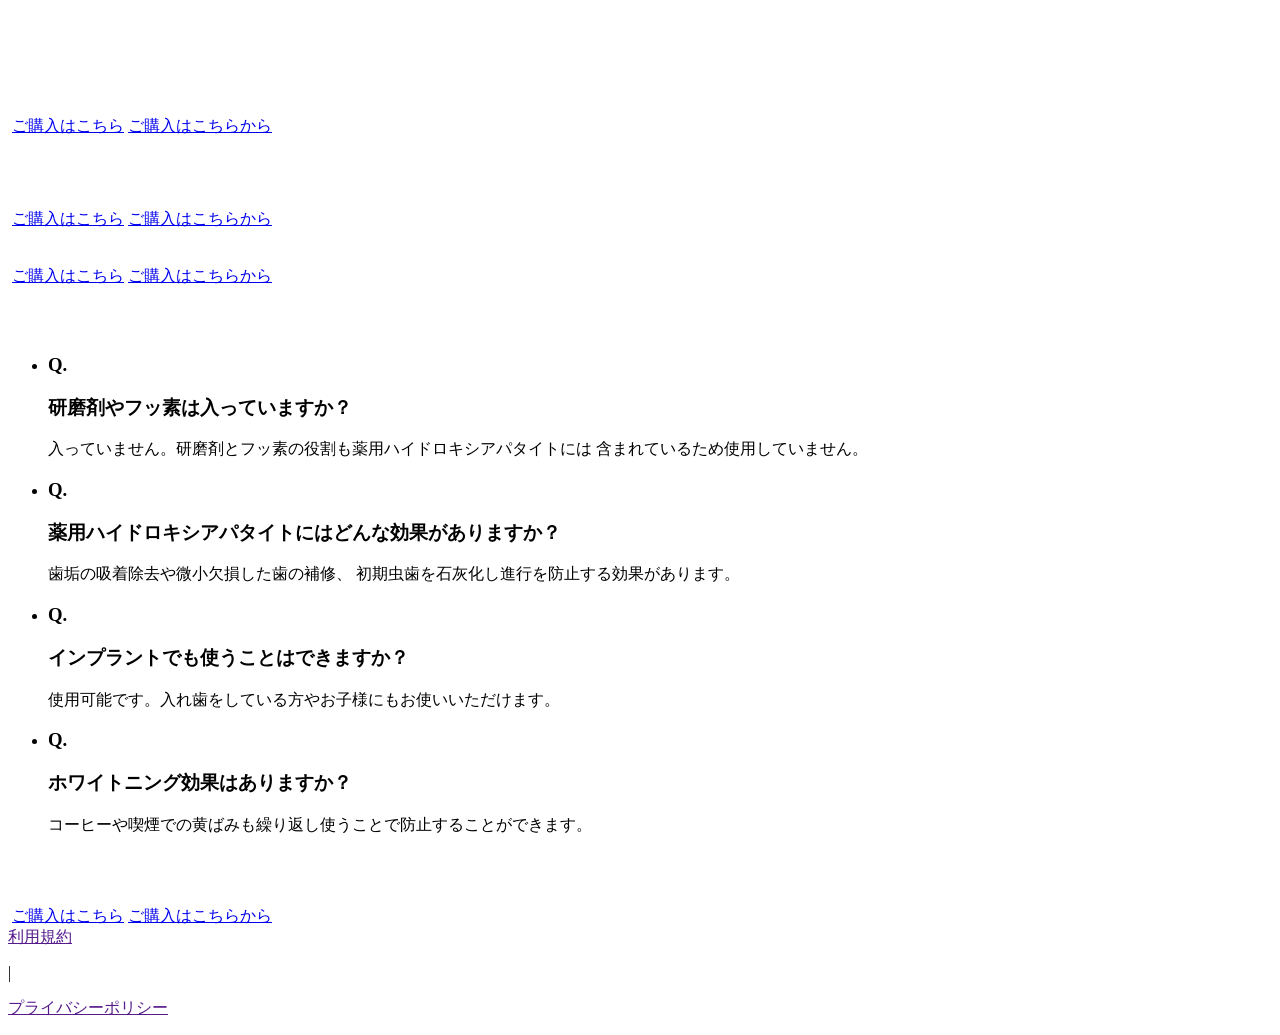
==== index.html @ 7689ae75 "Create index.html" ====
<!DOCTYPE html>
<html lang="ja">
    <head>
        <meta charset="utf-8">
        <title>LATERRE</title>
        <meta name="description" content="">
        <meta name="viewport" content="width=device-width, initial-scale=1">
        <link rel="shortcut icon" href="">
        <link rel="stylesheet" href="https://unpkg.com/modern-css-reset/dist/reset.min.css"/>
        <link rel="preconnect" href="https://fonts.googleapis.com">
        <link rel="preconnect" href="https://fonts.gstatic.com" crossorigin>
        <link href="https://fonts.googleapis.com/css2?family=Noto+Serif+JP:wght@400;500;600;700&display=swap" rel="stylesheet">
        <link rel="stylesheet" href="style.css">
    </head>

    <body>
        <header id="header">
            <img class="pc" src="Group 545.png" alt="">
            <img class="sp" src="Group 548.png" alt="">
        </header>

        <main>
            <div class="mainvisual">
                <div class="pc">
                    <img src="Group 29.png" alt="">
                </div>
                
                <div class="sp">
                    <img class="bg" src="Group 30.png" alt="">
                    <img class="absolute" src="歯磨き粉を変えるだけで、 歯の“美白と健康”は叶う.png" alt="">
                    <img class="absolute-2" src="ラテール 被写体②.png" alt="">
                </div>
            </div>

            <div id="concept">
                <div class="pc">
                    <img class="absolute" src="Group 67.png" alt="">
                    <img class="absolute-2" src="Group 69.png" alt="">
                </div>

                <div class="sp">
                    <img class="back" src="Group 56.png" alt="">
                    <img class="absolute" src="Group 58.png" alt="">
                </div>
            </div>

            <div class="goods">
                <div class="pc">
                    <img class="image" src="歯磨き粉 1.png" alt="">
                    <img class="laterre" src="薬用歯磨き LATERRE【ラテール】.png" alt="">
                    <img class="kome" src="※医薬部外品.png" alt="">
                    <img class="price" src="税込 2,200円.png" alt="">
                </div>

                <img class="sp" src="Group 49.png" alt="">

                <a class="pc btn" href="#">ご購入はこちら</a>
                <a class="sp btn btn-2" href="#">ご購入はこちらから</a>
            </div>

            <div class="explain">
                <img class="pc" src="Group 70.png" alt="">

                <div class="sp">
                    <img class="back" src="Group 509.png" alt="">
                    <img class="top same" src="- 3つの作用で歯を白くし、虫歯を予防する -.png" alt="">
                    <img class="first same" src="Group 542.png" alt="">
                    <img class="second same" src="Group 543.png" alt=""> 
                    <img class="third same" src="Group 544.png" alt="">
                    <img class="under same" src="Frame 536.png" alt="">
                </div>
            </div>
<img src="" alt="">
            <div class="goods">
                <div class="pc">
                    <img class="image" src="歯磨き粉 1.png" alt="">
                    <img class="laterre" src="薬用歯磨き LATERRE【ラテール】.png" alt="">
                    <img class="kome" src="※医薬部外品.png" alt="">
                    <img class="price" src="税込 2,200円.png" alt="">
                </div>

                <img class="sp" src="Group 49.png" alt="">

                <a class="pc btn" href="#">ご購入はこちら</a>
                <a class="sp btn btn-2" href="#">ご購入はこちらから</a>
            </div>

            <div class="voice">
                <img class="pc" src="Group 539.png" alt="">

                <img class="sp" src="Group 515.png" alt="">
            </div>

            <div class="goods">
                <div class="pc">
                    <img class="image" src="歯磨き粉 1.png" alt="">
                    <img class="laterre" src="薬用歯磨き LATERRE【ラテール】.png" alt="">
                    <img class="kome" src="※医薬部外品.png" alt="">
                    <img class="price" src="税込 2,200円.png" alt="">
                </div>

                <img class="sp" src="Group 49.png" alt="">

                <a class="pc btn" href="#">ご購入はこちら</a>
                <a class="sp btn btn-2" href="#">ご購入はこちらから</a>
            </div>

            <div class="q-a">
                <h2><img src="Q&A.png" alt=""></h2>
                
                <ul class="accordion-area">
                    <li>
                        <section>
                            <h3 class="title">
                                <p class="q">Q.</p>
                                <p class="text">研磨剤やフッ素は入っていますか？</p>
                            </h3>
                            <div class="box">
                                <p>入っていません。研磨剤とフッ素の役割も薬用ハイドロキシアパタイトには
                                    含まれているため使用していません。</p>
                            </div>
                        </section>
                    </li>
                    <li>
                        <section>
                            <h3 class="title">
                                <p class="q">Q.</p>
                                <p class="text" >薬用ハイドロキシアパタイトにはどんな効果がありますか？</p>
                                </h3>
                            <div class="box">
                                <p>歯垢の吸着除去や微小欠損した歯の補修、
                                    初期虫歯を石灰化し進行を防止する効果があります。</p>
                            </div>
                        </section>
                    </li>
                    <li>
                        <section>
                            <h3 class="title">
                                <p class="q">Q.</p>
                                <p class="text">インプラントでも使うことはできますか？</p>
                            </h3>
                            <div class="box">
                                <p>使用可能です。入れ歯をしている方やお子様にもお使いいただけます。</p>
                            </div>
                        </section>
                    </li>
                    <li>
                        <section>
                            <h3 class="title">
                                <p class="q">Q.</p>
                                <p class="text">ホワイトニング効果はありますか？</p>
                            </h3>
                            <div class="box">
                                <p>コーヒーや喫煙での黄ばみも繰り返し使うことで防止することができます。</p>
                            </div>
                        </section>
                    </li>
                </ul>
                
                
            </div>

            <div class="detail">
                <img class="pc" src="Group 540.png" alt="">
                
                <div class="sp">
                    <img class="flame" src="Rectangle 25.png" alt="">
                    <img class="absolute" src="Frame 527.png" alt="">
                </div>
            </div>

            <div class="goods">
                <div class="pc">
                    <img class="image" src="歯磨き粉 1.png" alt="">
                    <img class="laterre" src="薬用歯磨き LATERRE【ラテール】.png" alt="">
                    <img class="kome" src="※医薬部外品.png" alt="">
                    <img class="price" src="税込 2,200円.png" alt="">
                </div>

                <img class="sp" src="Group 49.png" alt="">

                <a class="pc btn" href="#">ご購入はこちら</a>
                <a class="sp btn btn-2" href="#">ご購入はこちらから</a>
            </div>

        </main>

        <footer id="footer">

            <div class="sp">
                <a href="">利用規約</a>
                <p>|</p>
                <a href="">プライバシーポリシー</a></p>
            </div>

        </footer>

        <script src="https://code.jquery.com/jquery-3.4.1.min.js" integrity="sha256-CSXorXvZcTkaix6Yvo6HppcZGetbYMGWSFlBw8HfCJo=" crossorigin="anonymous"></script>
        <script src="main.js"></script>
    </body>
    
</html>
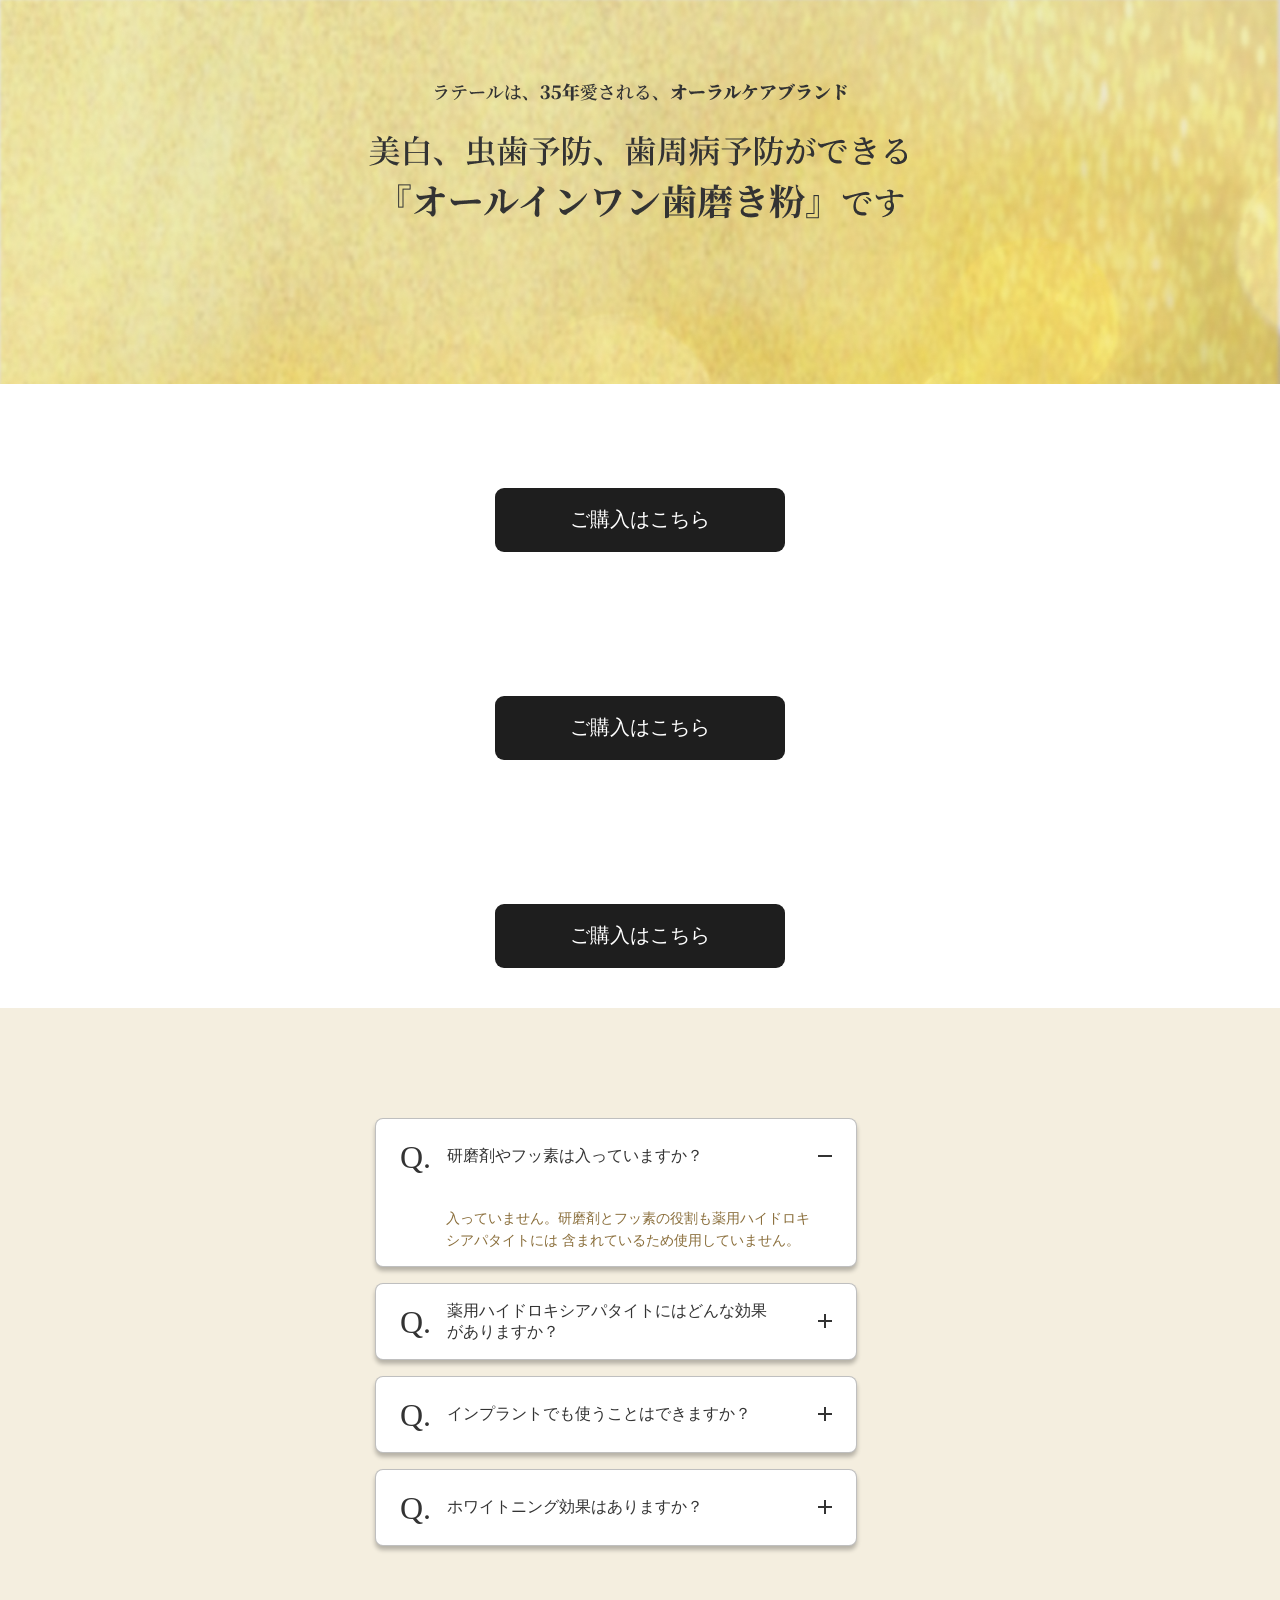
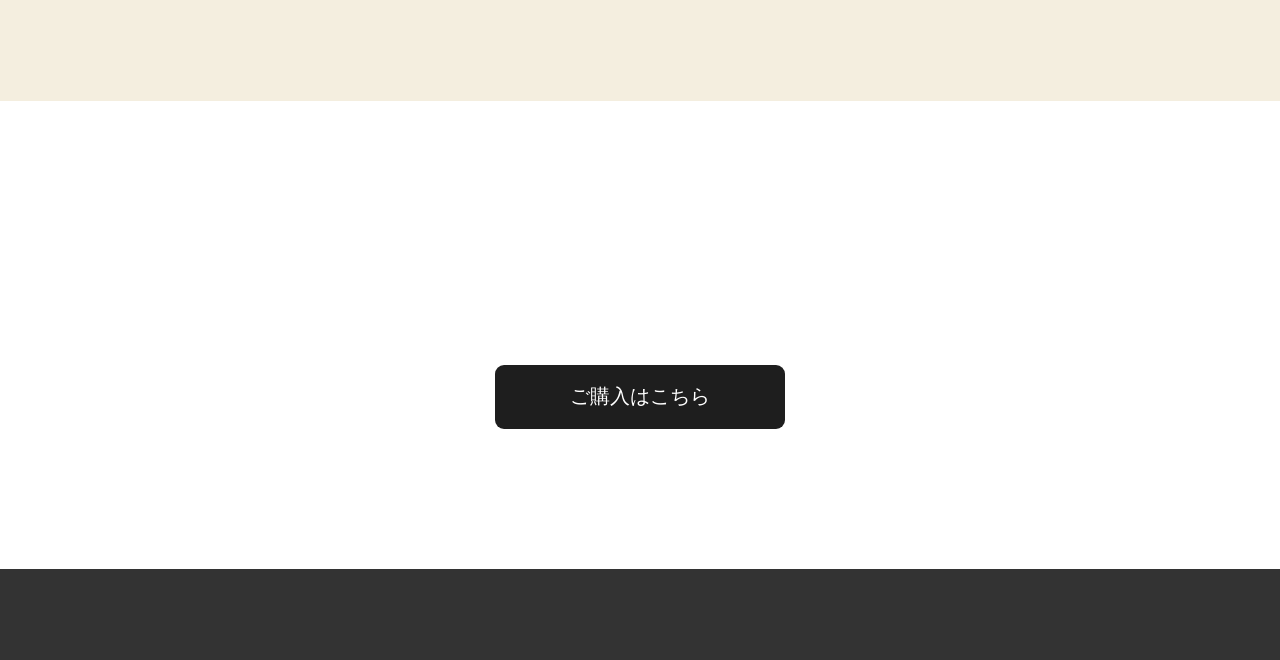
==== commit 28b8d369: "Create index.html" ====
--- a/index.html
+++ b/index.html
@@ -15,98 +15,98 @@
 
     <body>
         <header id="header">
-            <img class="pc" src="Group 545.png" alt="">
-            <img class="sp" src="Group 548.png" alt="">
+            <img class="pc" src="img/Group 545.png" alt="">
+            <img class="sp" src="img/Group 548.png" alt="">
         </header>
 
         <main>
             <div class="mainvisual">
                 <div class="pc">
-                    <img src="Group 29.png" alt="">
-                </div>
-                
-                <div class="sp">
-                    <img class="bg" src="Group 30.png" alt="">
-                    <img class="absolute" src="歯磨き粉を変えるだけで、 歯の“美白と健康”は叶う.png" alt="">
-                    <img class="absolute-2" src="ラテール 被写体②.png" alt="">
+                    <img src="img/Group 29.png" alt="">
+                </div>
+                
+                <div class="sp">
+                    <img class="bg" src="img/Group 30.png" alt="">
+                    <img class="absolute" src="img/歯磨き粉を変えるだけで、 歯の“美白と健康”は叶う.png" alt="">
+                    <img class="absolute-2" src="img/ラテール 被写体②.png" alt="">
                 </div>
             </div>
 
             <div id="concept">
                 <div class="pc">
-                    <img class="absolute" src="Group 67.png" alt="">
-                    <img class="absolute-2" src="Group 69.png" alt="">
-                </div>
-
-                <div class="sp">
-                    <img class="back" src="Group 56.png" alt="">
-                    <img class="absolute" src="Group 58.png" alt="">
-                </div>
-            </div>
-
-            <div class="goods">
-                <div class="pc">
-                    <img class="image" src="歯磨き粉 1.png" alt="">
-                    <img class="laterre" src="薬用歯磨き LATERRE【ラテール】.png" alt="">
-                    <img class="kome" src="※医薬部外品.png" alt="">
-                    <img class="price" src="税込 2,200円.png" alt="">
-                </div>
-
-                <img class="sp" src="Group 49.png" alt="">
+                    <img class="absolute" src="img/Group 67.png" alt="">
+                    <img class="absolute-2" src="img/Group 69.png" alt="">
+                </div>
+
+                <div class="sp">
+                    <img class="back" src="img/Group 56.png" alt="">
+                    <img class="absolute" src="img/Group 58.png" alt="">
+                </div>
+            </div>
+
+            <div class="goods">
+                <div class="pc">
+                    <img class="image" src="img/歯磨き粉 1.png" alt="">
+                    <img class="laterre" src="img/薬用歯磨き LATERRE【ラテール】.png" alt="">
+                    <img class="kome" src="img/※医薬部外品.png" alt="">
+                    <img class="price" src="img/税込 2,200円.png" alt="">
+                </div>
+
+                <img class="sp" src="img/Group 49.png" alt="">
 
                 <a class="pc btn" href="#">ご購入はこちら</a>
                 <a class="sp btn btn-2" href="#">ご購入はこちらから</a>
             </div>
 
             <div class="explain">
-                <img class="pc" src="Group 70.png" alt="">
-
-                <div class="sp">
-                    <img class="back" src="Group 509.png" alt="">
-                    <img class="top same" src="- 3つの作用で歯を白くし、虫歯を予防する -.png" alt="">
-                    <img class="first same" src="Group 542.png" alt="">
-                    <img class="second same" src="Group 543.png" alt=""> 
-                    <img class="third same" src="Group 544.png" alt="">
-                    <img class="under same" src="Frame 536.png" alt="">
-                </div>
-            </div>
-<img src="" alt="">
-            <div class="goods">
-                <div class="pc">
-                    <img class="image" src="歯磨き粉 1.png" alt="">
-                    <img class="laterre" src="薬用歯磨き LATERRE【ラテール】.png" alt="">
-                    <img class="kome" src="※医薬部外品.png" alt="">
-                    <img class="price" src="税込 2,200円.png" alt="">
-                </div>
-
-                <img class="sp" src="Group 49.png" alt="">
+                <img class="pc" src="img/Group 70.png" alt="">
+
+                <div class="sp">
+                    <img class="back" src="img/Group 509.png" alt="">
+                    <img class="top same" src="img/- 3つの作用で歯を白くし、虫歯を予防する -.png" alt="">
+                    <img class="first same" src="img/Group 542.png" alt="">
+                    <img class="second same" src="img/Group 543.png" alt=""> 
+                    <img class="third same" src="img/Group 544.png" alt="">
+                    <img class="under same" src="img/Frame 536.png" alt="">
+                </div>
+            </div>
+
+            <div class="goods">
+                <div class="pc">
+                    <img class="image" src="img/歯磨き粉 1.png" alt="">
+                    <img class="laterre" src="img/薬用歯磨き LATERRE【ラテール】.png" alt="">
+                    <img class="kome" src="img/※医薬部外品.png" alt="">
+                    <img class="price" src="img/税込 2,200円.png" alt="">
+                </div>
+
+                <img class="sp" src="img/Group 49.png" alt="">
 
                 <a class="pc btn" href="#">ご購入はこちら</a>
                 <a class="sp btn btn-2" href="#">ご購入はこちらから</a>
             </div>
 
             <div class="voice">
-                <img class="pc" src="Group 539.png" alt="">
-
-                <img class="sp" src="Group 515.png" alt="">
-            </div>
-
-            <div class="goods">
-                <div class="pc">
-                    <img class="image" src="歯磨き粉 1.png" alt="">
-                    <img class="laterre" src="薬用歯磨き LATERRE【ラテール】.png" alt="">
-                    <img class="kome" src="※医薬部外品.png" alt="">
-                    <img class="price" src="税込 2,200円.png" alt="">
-                </div>
-
-                <img class="sp" src="Group 49.png" alt="">
+                <img class="pc" src="img/Group 539.png" alt="">
+
+                <img class="sp" src="img/Group 515.png" alt="">
+            </div>
+
+            <div class="goods">
+                <div class="pc">
+                    <img class="image" src="img/歯磨き粉 1.png" alt="">
+                    <img class="laterre" src="img/薬用歯磨き LATERRE【ラテール】.png" alt="">
+                    <img class="kome" src="img/※医薬部外品.png" alt="">
+                    <img class="price" src="img/税込 2,200円.png" alt="">
+                </div>
+
+                <img class="sp" src="img/Group 49.png" alt="">
 
                 <a class="pc btn" href="#">ご購入はこちら</a>
                 <a class="sp btn btn-2" href="#">ご購入はこちらから</a>
             </div>
 
             <div class="q-a">
-                <h2><img src="Q&A.png" alt=""></h2>
+                <h2><img src="img/Q&A.png" alt=""></h2>
                 
                 <ul class="accordion-area">
                     <li>
@@ -161,23 +161,23 @@
             </div>
 
             <div class="detail">
-                <img class="pc" src="Group 540.png" alt="">
-                
-                <div class="sp">
-                    <img class="flame" src="Rectangle 25.png" alt="">
-                    <img class="absolute" src="Frame 527.png" alt="">
-                </div>
-            </div>
-
-            <div class="goods">
-                <div class="pc">
-                    <img class="image" src="歯磨き粉 1.png" alt="">
-                    <img class="laterre" src="薬用歯磨き LATERRE【ラテール】.png" alt="">
-                    <img class="kome" src="※医薬部外品.png" alt="">
-                    <img class="price" src="税込 2,200円.png" alt="">
-                </div>
-
-                <img class="sp" src="Group 49.png" alt="">
+                <img class="pc" src="img/Group 540.png" alt="">
+                
+                <div class="sp">
+                    <img class="flame" src="img/Rectangle 25.png" alt="">
+                    <img class="absolute" src="img/Frame 527.png" alt="">
+                </div>
+            </div>
+
+            <div class="goods">
+                <div class="pc">
+                    <img class="image" src="img/歯磨き粉 1.png" alt="">
+                    <img class="laterre" src="img/薬用歯磨き LATERRE【ラテール】.png" alt="">
+                    <img class="kome" src="img/※医薬部外品.png" alt="">
+                    <img class="price" src="img/税込 2,200円.png" alt="">
+                </div>
+
+                <img class="sp" src="img/Group 49.png" alt="">
 
                 <a class="pc btn" href="#">ご購入はこちら</a>
                 <a class="sp btn btn-2" href="#">ご購入はこちらから</a>
--- a/style.css
+++ b/style.css
@@ -0,0 +1,508 @@
+@charset "UTF-8";
+
+html {
+    font-size: 100%;
+}
+body {
+    font-family: 'Noto Serif JP', serif;;
+    padding: 0;
+    margin: 0;
+}
+main {
+    display: block;
+}
+
+img {
+    max-width: 100%;
+    display: block;
+    margin: 0 auto;
+}
+
+a {
+    text-decoration: none;
+    text-align: center;
+    display: block;
+    margin: 0 auto;
+}
+
+li {
+    list-style: none;
+}
+
+
+.sp {
+    display: none;
+}
+
+/*-----------------------------------
+goods
+-----------------------------------*/
+.goods {
+    padding: 40px 0;
+}
+.goods .pc {
+    max-width: 290px;
+    margin: 0 auto;
+}
+.goods img{
+    max-width: 100%;
+}
+
+.goods .pc .laterre {
+    width: 322px;
+    margin-top: 16px;
+
+}
+.goods .pc .kome {
+    width: 96px;
+    margin-top: 8px;
+}
+.goods .pc .price {
+    width: 144px;
+    margin-top: 16px;
+    margin-bottom:24px;
+}
+
+/*-----------------------------------
+btn
+-----------------------------------*/
+.btn {
+    width: 366px;
+    height: 64px;
+    background-color: #1E1E1E;
+    color: #FFFFFF;
+    border-radius: 9px;
+    font-size: 20px;
+    line-height: 62px;
+    transition: 0.3s;
+}
+.btn:hover {
+    background-color: #F9F9F9;
+    color: #1E1E1E;
+    border: 1px solid #1E1E1E;
+}
+
+.btn-2 {
+    width: 340px;
+    height: 48px;
+    border-radius: 8px;
+    font-size: 16px;
+    line-height: 48px;
+    letter-spacing: 4%;
+}
+
+/*-----------------------------------
+header
+-----------------------------------*/
+#header img {
+    width: 100%;
+    height: auto;
+}
+
+/*-----------------------------------
+mainvisual
+-----------------------------------*/
+.mainvisual .pc img {
+    width: 100%;
+    height: auto;
+}
+
+/*-----------------------------------
+concept
+-----------------------------------*/
+#concept .pc {
+    position: relative;
+    width: 100%;
+    padding-bottom: 30%;
+    background-image: url("Group 31.png");
+    background-size: 100%;
+    background-repeat: no-repeat;
+    background-position: left -5px;
+}
+#concept .pc .absolute {
+    max-width: 27%;
+    height: auto;
+    vertical-align: center;
+    transform: translateY(70%);
+}
+#concept .pc .absolute-2 {
+    max-width: 83%;
+    height: auto;
+    transform: translateY(50%);
+}
+
+/*-----------------------------------
+explain
+-----------------------------------*/
+.explain .pc img {
+    width: 100%;
+}
+
+/*-----------------------------------
+voice
+-----------------------------------*/
+.voice img {
+    width: 100%;
+}
+
+/*-----------------------------------
+q&a
+-----------------------------------*/
+.q-a {
+    width: 100%;
+    height: 613px;
+    background-color: #F4EEDF;
+    text-align: center;
+    margin: 0 auto;
+    padding: 40px 0;
+}
+.q-a img {
+    margin-bottom: 40px;
+}
+
+.accordion-area{
+    max-width: 530px;
+    margin:0 auto;
+    padding: 0 3%;
+}
+.accordion-area li{
+    margin: 16px 0;
+}
+.accordion-area section {
+    max-width: 480px;
+    border: 1px solid #ccc;
+    background-color: rgba(255, 255, 255, 1);
+    border: 1px solid rgba(0, 0, 0, 0.25);
+    border-radius: 8px;
+    box-shadow: 0px 4px 4px 0px rgba(0, 0, 0, 0.25);
+}
+
+.title {
+    display: flex;
+    align-items: center;
+    height: 75px;
+    position: relative;
+    cursor: pointer;
+    color: rgba(51, 51, 51, 1);
+    font-size: 16px;
+    font-weight: normal;
+    text-align: left;
+    align-items: center;
+    padding: 0 5%;
+    margin: 0;
+    transition: all .5s ease;
+}
+.title .q {
+    font-size: 32px;
+    padding-right: 16px;
+    line-height: 0;
+}
+.title .text {
+    max-width: 320px;
+}
+
+.title::before,
+.title::after{
+    position: absolute;
+    content:'';
+    width: 14px;
+    height: 2px;
+    background-color: rgba(51, 51, 51, 1);;
+}
+.title::before{
+    top:48%;
+    right: 5%;
+    transform: rotate(0deg);
+    
+}
+.title::after{    
+    top:48%;
+    right: 5%;
+    transform: rotate(90deg);
+}
+
+.title.close::before{
+    transform: rotate(0deg);
+}
+.title.close::after{
+    transform: rotate(0deg);
+}
+
+.box {
+    display: none;
+    max-width: 370px;
+    font-size: 14px;
+    color: rgba(138, 110, 59, 1);
+    background-color: rgba(255, 255, 255, 1);
+    line-height: 22px;
+    margin:0 3% 3% 0;
+    padding-left: 70px;
+}
+.box p {
+    text-align: left;
+}
+
+h2{
+    text-align: center;
+    margin: 30px 0
+}
+
+/*-----------------------------------
+detail
+-----------------------------------*/
+
+.detail {
+    max-width: 580px;
+    padding: 80px 3%;
+    margin: 0 auto;
+
+}
+
+/*-----------------------------------
+footer
+-----------------------------------*/
+#footer {
+    height: 91px;
+    background-color: #333333;
+    margin-top: 100px;
+}
+
+
+/*-----------------------------------
+responsive
+-----------------------------------*/
+@media (max-width: 465px){
+    .title .text {
+        max-width: 300px;
+    }
+    .goods .pc {
+        max-width: 260px;
+    }
+}
+@media (max-width: 425px){
+    .title .text {
+        max-width: 265px;
+    }
+    .goods .pc {
+        max-width: 230px;
+    }
+    .box{
+        max-width: 330px;
+    }
+}
+
+@media (max-width: 390px) {
+    .pc {
+        display: none;
+    }
+    .sp {
+        display: block;
+    }
+
+    /*goods*/
+    .goods .sp {
+        width: 265px;
+        height: auto;
+        margin-bottom: 16px;
+    }
+    /*btn-2*/
+    .btn-2 {
+        width: 340px;
+        height: 48px;
+    }
+
+
+    /*mainvisual*/
+    .mainvisual .sp {
+        width: 100%;
+        height: 432px;
+        position: relative;
+    }
+
+    .mainvisual .bg {
+        width: 100%;
+        height: 100%;
+    }
+
+    .mainvisual .absolute {
+        width: 278px;
+        height: auto;
+        position: absolute;
+        top: 40px;
+        left: 50%;
+        transform: translateX(-50%);
+    }
+    .mainvisual .absolute-2 {
+        width: 255px;
+        height: 209px;
+        object-fit: cover;
+        position: absolute;
+        bottom: 0;
+        left: 50%;
+        transform: translateX(-50%);
+        
+    }
+
+    /*concept*/
+    #concept .sp {
+        width: 100%;
+        height: auto;
+        position: relative;
+    }
+    #concept .sp .back {
+        height: 1058px;
+        margin-top: -5px;
+    }
+    #concept .sp .absolute {
+        width: 85%;
+        height: auto;
+        margin: 0 auto;
+        position: absolute;
+        top: 54%;
+        left: 50%;
+        transform: translateX(-50%);
+    }
+
+    /*explain*/
+    .explain .sp {
+        width: 100%;
+        height: auto;
+        position: relative;
+    }
+    .explain .back {
+        width: 100%;
+        height: 1680px;
+    }
+    .explain .same {
+        position: absolute;
+        left: 50%;
+        transform: translateX(-50%);
+    }
+    .explain .sp .top {
+        position: absolute;
+        top: 121px;
+    }
+    .explain .sp .first {
+        width: 300px;
+        height: auto;
+        position: absolute;
+        top: 170px;
+    }
+    .explain .sp .second {
+        width: 300px;
+        height: auto;
+        position: absolute;
+        top: 530px;
+    }
+    .explain .sp .third {
+        width: 300px;
+        height: auto;
+        position: absolute;
+        top: 890px;
+    }
+    .explain .sp .under {
+        width: 340px;
+        height: auto;
+        position: absolute;
+        top: 1290px;
+    }
+    /*q-a*/
+    .q-a {
+        height: 550px;
+        padding: 40px 0;
+    }
+    .q-a img {
+        width: 84px;
+        margin-bottom: 30px;
+    }
+    .accordion-area{
+        max-width: 360px;
+    }
+    .accordion-area li{
+        margin: 16px 0;
+    }
+    .accordion-area section {
+        max-width: 350px;
+    }
+    .title {
+        max-width: 330px;
+        height: 68px;
+        font-size: 15px;
+        padding-left: 16px;
+    }
+    .title .q {
+        font-size: 24px;
+        padding-right: 8px;
+    }
+    .title .text {
+        width: 239px;
+    }
+    .title::before{
+        right: 16px;
+    }
+    .title::after{
+        right: 16px;
+    }
+    .title::before{
+        right: 5%;
+    }
+    .title::after{    
+        right: 5%;
+    }
+    .box {
+        width: 290px;
+        padding-left: 47px;
+    }
+    h2 {
+        margin: 0;
+    }
+
+    /*detail*/
+    .detail {
+        padding: 40px 3%;
+    }
+    .detail img {
+        width: 100%;
+    }
+    .detail .sp {
+        position: relative;
+    }
+    .detail .flame {
+        max-height: 610px;
+    }
+    .detail .absolute {
+        max-width: 324px;
+        padding: 10px;
+        position: absolute;
+        top: 0;
+        left: 50%;
+        transform: translateX(-50%);
+    }
+
+    /*footer*/
+    #footer {
+        width: 100%;
+        height: 78px;
+        
+    }
+    #footer .sp {
+        width: 200px;
+
+        display: flex;
+        justify-content: space-between;
+        margin: 0 auto;
+    }
+    #footer p {
+        color: rgba(255, 255, 255, 1);
+        line-height: 78px;
+        
+    }
+    #footer a {
+        display: inline-block;
+        color: rgba(255, 255, 255, 1);
+        font-size: 12px;
+        line-height: 78px;
+        margin: 0 5px;
+    }
+
+}
